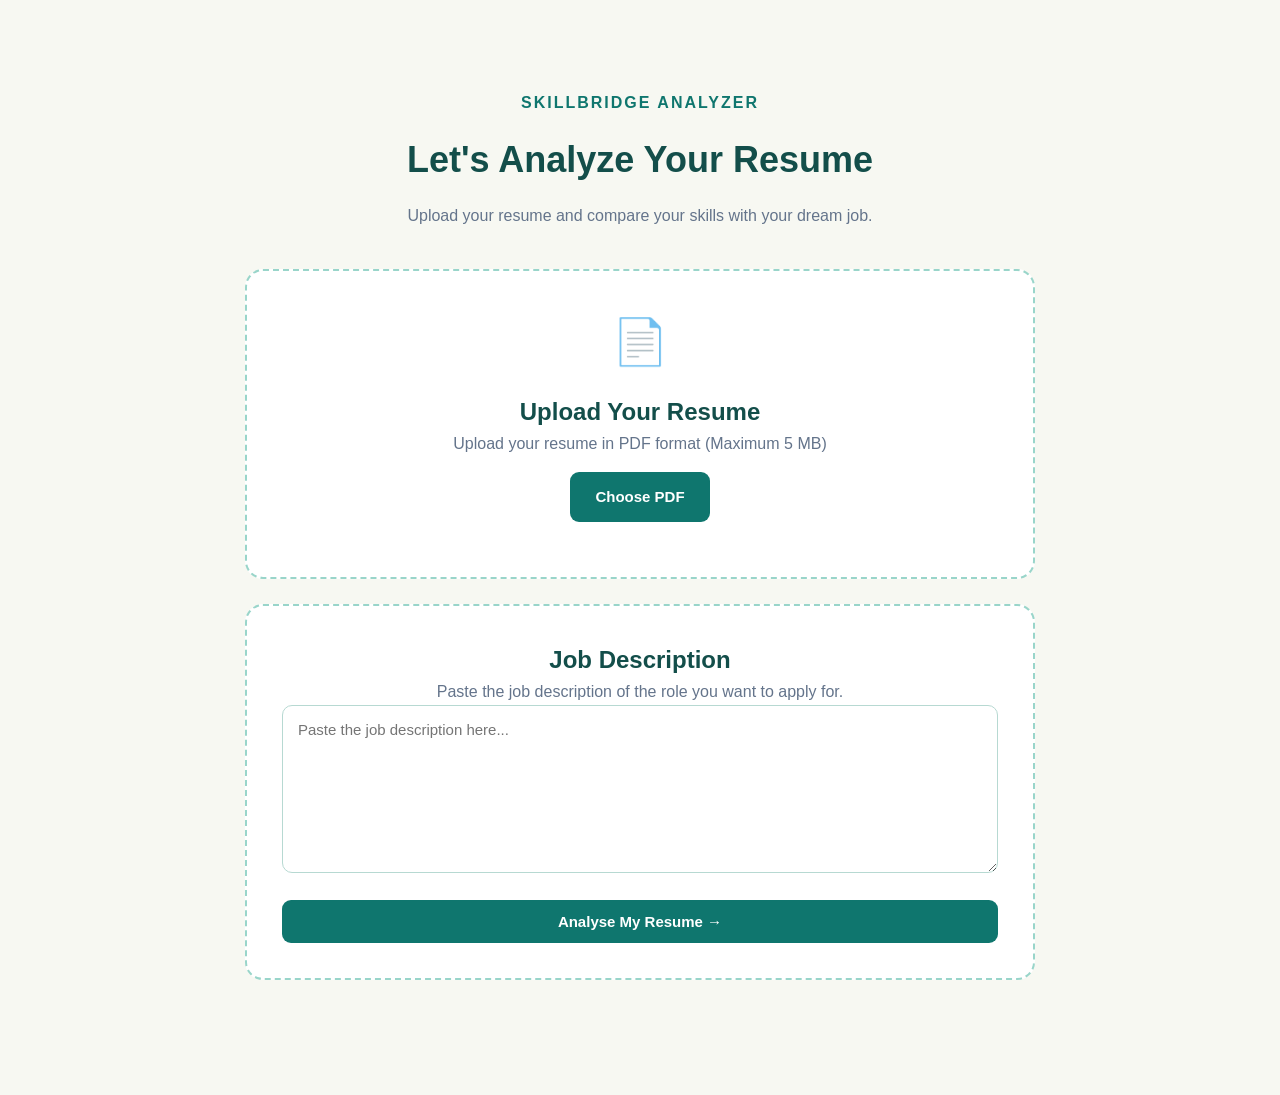
==== frontend/pages/analyze.html @ 66eb1c4d "Done the Prototype" ====
<!DOCTYPE html>
<html lang="en">
<head>
    <meta charset="UTF-8">
    <meta name="viewport" content="width=device-width, initial-scale=1.0">
    <title>Analyze Resume | SkillBridge</title>
    <link rel="stylesheet" href="../css/style.css">
    <link rel="stylesheet" href="../css/analyze.css">
</head>
<body>
<section class="analyze-container">

    <div class="analyze-header">
        <span class="section-tag">SKILLBRIDGE ANALYZER</span>
        <h1>Let's Analyze Your Resume</h1>
        <p>Upload your resume and compare your skills with your dream job.</p>
    </div>

    <!-- RESUME UPLOAD -->
    <div class="upload-area">

        <div class="upload-icon">📄</div>

        <h2>Upload Your Resume</h2>

        <p>Upload your resume in PDF format (Maximum 5 MB)</p>

        <input
            type="file"
            id="resume"
            accept=".pdf,application/pdf"
            hidden
        >

        <label for="resume" class="upload-button">
            Choose PDF
        </label>

        <div id="file-info"></div>

    </div>

    <!-- JOB DESCRIPTION -->
    <div class="job-description">

        <h2>Job Description</h2>

        <p>Paste the job description of the role you want to apply for.</p>

        <textarea
            id="job-description"
            placeholder="Paste the job description here..."
            rows="8"
        ></textarea>

        <button id="analyze-btn" class="analyze-button">
            Analyse My Resume →
        </button>

    </div>

    <!-- ANALYSIS STATUS -->
    <div id="analysis-status"></div>

</section>

<script src="../js/analyze.js"></script>
</body>
</html>
---- frontend/css/style.css ----
/* =================================
   SKILLBRIDGE - GLOBAL DESIGN
================================= */

/* 1. Colour Palette */

:root {
    --primary: #115E59;
    --secondary: #0F766E;
    --accent: #D1FAE5;

    --background: #F7F8F2;
    --white: #FFFFFF;

    --text-dark: #183B36;
    --text-muted: #647873;

    --border: #E2EAE5;
}


/* 2. Basic Reset */

* {
    margin: 0;
    padding: 0;
    box-sizing: border-box;
}

html {
    scroll-behavior: smooth;
}

body {
    font-family: Arial, sans-serif;
    background-color: var(--background);
    color: var(--text-dark);
    line-height: 1.6;
}


/* 3. Navigation Bar */

header {
    background-color: var(--white);
    border-bottom: 1px solid var(--border);
}

.navbar {
    max-width: 1200px;
    margin: auto;
    padding: 20px 40px;

    display: flex;
    justify-content: space-between;
    align-items: center;
}

.logo {
    font-size: 26px;
    font-weight: bold;
    color: var(--primary);
    text-decoration: none;
}

.nav-links {
    display: flex;
    gap: 35px;
    list-style: none;
}

.nav-links a {
    text-decoration: none;
    color: var(--text-muted);
    font-size: 15px;
    transition: color 0.3s;
}

.nav-links a:hover {
    color: var(--secondary);
}

.nav-button {
    background-color: var(--primary);
    color: var(--white);
    padding: 11px 22px;
    border-radius: 8px;
    text-decoration: none;
    transition: background-color 0.3s;
}

.nav-button:hover {
    background-color: var(--secondary);
}


/* 4. Hero Section */

.hero {
    max-width: 1200px;
    margin: auto;
    padding: 110px 40px;
    text-align: center;
}

.hero-content {
    max-width: 800px;
    margin: auto;
}

.hero-tag {
    color: var(--secondary);
    font-size: 13px;
    font-weight: bold;
    letter-spacing: 2px;
    margin-bottom: 20px;
}

.hero h1 {
    font-size: 54px;
    line-height: 1.2;
    margin-bottom: 25px;
    color: var(--primary);
}

.hero h1 span {
    color: var(--secondary);
}

.hero-description {
    max-width: 650px;
    margin: 0 auto 32px;
    color: var(--text-muted);
    font-size: 17px;
}

.primary-button {
    display: inline-block;
    background-color: var(--primary);
    color: var(--white);
    padding: 15px 30px;
    border-radius: 8px;
    text-decoration: none;
    font-weight: bold;
    transition: 0.3s;
}

.primary-button:hover {
    background-color: var(--secondary);
    transform: translateY(-2px);
}


/* 5. How It Works */

.how-it-works {
    background-color: var(--white);
    padding: 85px 40px;
    text-align: center;
}

.how-it-works h2 {
    color: var(--primary);
    font-size: 34px;
    margin-bottom: 12px;
}

.how-it-works > p {
    color: var(--text-muted);
    margin-bottom: 45px;
}

.steps {
    max-width: 1100px;
    margin: auto;

    display: grid;
    grid-template-columns: repeat(3, 1fr);
    gap: 25px;
}

.step-card {
    padding: 35px 25px;
    background-color: var(--background);
    border: 1px solid var(--border);
    border-radius: 12px;
    text-align: left;
    transition: 0.3s;
}

.step-card:hover {
    transform: translateY(-5px);
    border-color: var(--secondary);
}

.step-card h3 {
    color: var(--primary);
    margin-bottom: 12px;
}

.step-card p {
    color: var(--text-muted);
}


/* 6. Footer */

footer {
    background-color: var(--primary);
    color: var(--white);
    text-align: center;
    padding: 25px;
    font-size: 14px;
}


/* 7. Responsive Design */

@media (max-width: 768px) {

    .navbar {
        padding: 18px 20px;
        flex-wrap: wrap;
        gap: 15px;
    }

    .nav-links {
        gap: 15px;
        flex-wrap: wrap;
    }

    .nav-button {
        display: none;
    }

    .hero {
        padding: 75px 20px;
    }

    .hero h1 {
        font-size: 38px;
    }

    .steps {
        grid-template-columns: 1fr;
    }

    .how-it-works {
        padding: 60px 20px;
    }

}
---- frontend/css/analyze.css ----
.analyze-container {
    max-width: 850px;
    margin: 60px auto;
    padding: 30px;
}

.analyze-header {
    text-align: center;
    margin-bottom: 40px;
}

.section-tag {
    color: #0f766e;
    font-weight: bold;
    letter-spacing: 2px;
}

.analyze-header h1 {
    color: #134e4a;
    font-size: 36px;
    margin: 15px 0;
}

.analyze-header p {
    color: #64748b;
}

.upload-area,
.job-description {
    background: #ffffff;
    border: 2px dashed #99d5ca;
    border-radius: 18px;
    padding: 35px;
    margin-bottom: 25px;
    text-align: center;
}

.upload-icon {
    font-size: 45px;
    margin-bottom: 15px;
}

.upload-area h2,
.job-description h2 {
    color: #134e4a;
}

.upload-area p,
.job-description p {
    color: #64748b;
}

.upload-button,
.analyze-button {
    display: inline-block;
    background: #0f766e;
    color: white;
    padding: 13px 25px;
    border: none;
    border-radius: 9px;
    cursor: pointer;
    font-size: 15px;
    font-weight: 600;
    margin-top: 15px;
    transition: 0.2s;
}

.upload-button:hover,
.analyze-button:hover {
    background: #115e59;
}

#file-info {
    margin-top: 20px;
    color: #134e4a;
}

#job-description textarea,
.job-description textarea {
    width: 100%;
    box-sizing: border-box;
    padding: 15px;
    border: 1px solid #b7d9d2;
    border-radius: 10px;
    font-family: inherit;
    font-size: 15px;
    resize: vertical;
    outline: none;
}

.job-description textarea:focus {
    border-color: #0f766e;
}

.analyze-button {
    width: 100%;
    margin-top: 20px;
}

#analysis-status {
    text-align: center;
    color: #0f766e;
    margin-top: 20px;
}
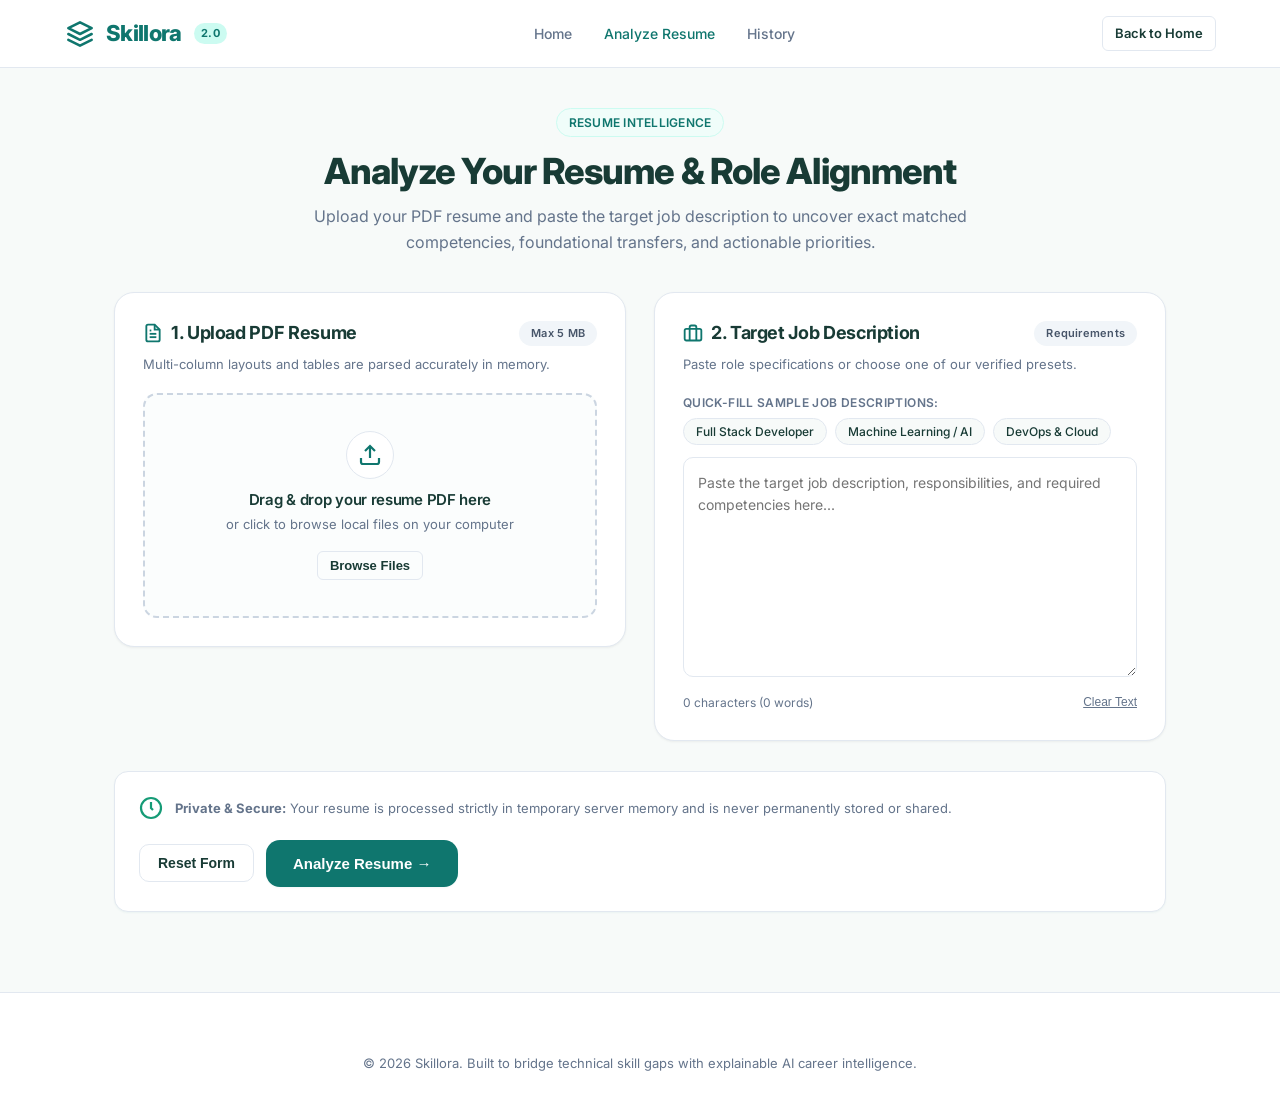
==== commit c7c118ad: "Made the website look professional" ====
--- a/frontend/pages/analyze.html
+++ b/frontend/pages/analyze.html
@@ -1,70 +1,211 @@
-
 <!DOCTYPE html>
 <html lang="en">
 <head>
     <meta charset="UTF-8">
     <meta name="viewport" content="width=device-width, initial-scale=1.0">
-    <title>Analyze Resume | SkillBridge</title>
+    <title>Analyze Resume | Skillora</title>
+    <meta name="description" content="Upload your resume PDF and enter a target job description for explainable skill gap intelligence.">
     <link rel="stylesheet" href="../css/style.css">
     <link rel="stylesheet" href="../css/analyze.css">
+    <link rel="icon" href="data:image/svg+xml,<svg xmlns='http://www.w3.org/2000/svg' viewBox='0 0 24 24' fill='%230F766E'><path d='M12 2L2 7l10 5 10-5-10-5zM2 17l10 5 10-5M2 12l10 5 10-5'/></svg>">
 </head>
 <body>
-<section class="analyze-container">
-
-    <div class="analyze-header">
-        <span class="section-tag">SKILLBRIDGE ANALYZER</span>
-        <h1>Let's Analyze Your Resume</h1>
-        <p>Upload your resume and compare your skills with your dream job.</p>
+
+    <!-- Header Navigation -->
+    <header class="app-header">
+        <nav class="navbar">
+            <a href="../index.html" class="brand-logo">
+                <span class="brand-icon">
+                    <svg width="28" height="28" viewBox="0 0 24 24" fill="none" stroke="currentColor" stroke-width="2.2" stroke-linecap="round" stroke-linejoin="round">
+                        <polygon points="12 2 2 7 12 12 22 7 12 2"></polygon>
+                        <polyline points="2 17 12 22 22 17"></polyline>
+                        <polyline points="2 12 12 17 22 12"></polyline>
+                    </svg>
+                </span>
+                Skillora
+                <span class="brand-badge">2.0</span>
+            </a>
+
+            <ul class="nav-links">
+                <li><a href="../index.html">Home</a></li>
+                <li><a href="analyze.html" class="active">Analyze Resume</a></li>
+                <li><a href="history.html">History</a></li>
+            </ul>
+
+            <div class="nav-actions">
+                <a href="../index.html" class="btn btn-outline btn-sm">
+                    Back to Home
+                </a>
+            </div>
+        </nav>
+    </header>
+
+    <main class="analyze-page">
+        <!-- Page Header -->
+        <div class="page-header">
+            <span class="tag-pill tag-primary">RESUME INTELLIGENCE</span>
+            <h1>Analyze Your Resume &amp; Role Alignment</h1>
+            <p>Upload your PDF resume and paste the target job description to uncover exact matched competencies, foundational transfers, and actionable priorities.</p>
+        </div>
+
+        <!-- Alert / Error Banner -->
+        <div id="alert-banner" class="alert-banner" role="alert">
+            <svg width="20" height="20" viewBox="0 0 24 24" fill="none" stroke="currentColor" stroke-width="2.2">
+                <circle cx="12" cy="12" r="10"></circle>
+                <line x1="12" y1="8" x2="12" y2="12"></line>
+                <line x1="12" y1="16" x2="12.01" y2="16"></line>
+            </svg>
+            <div id="alert-message">Error notification details.</div>
+            <button type="button" id="alert-close" class="alert-close" aria-label="Dismiss alert">&times;</button>
+        </div>
+
+        <!-- Analyzer Two-Column Grid -->
+        <div class="analyzer-grid">
+            <!-- Left Card: Resume Upload -->
+            <div class="analyzer-card">
+                <div class="card-title-row">
+                    <h2>
+                        <svg width="20" height="20" viewBox="0 0 24 24" fill="none" stroke="currentColor" stroke-width="2.2"><path d="M14 2H6a2 2 0 0 0-2 2v16a2 2 0 0 0 2 2h12a2 2 0 0 0 2-2V8z"></path><polyline points="14 2 14 8 20 8"></polyline><line x1="16" y1="13" x2="8" y2="13"></line><line x1="16" y1="17" x2="8" y2="17"></line><polyline points="10 9 9 9 8 9"></polyline></svg>
+                        1. Upload PDF Resume
+                    </h2>
+                    <span class="tag-pill" style="font-size: 11px; background: #F1F5F9; color: #475569;">Max 5 MB</span>
+                </div>
+                <p class="card-subtitle">Multi-column layouts and tables are parsed accurately in memory.</p>
+
+                <!-- Hidden file input -->
+                <input type="file" id="resume-input" accept=".pdf,application/pdf" style="display: none;">
+
+                <!-- Dropzone -->
+                <div id="dropzone" class="dropzone">
+                    <div class="dropzone-icon">
+                        <svg width="24" height="24" viewBox="0 0 24 24" fill="none" stroke="currentColor" stroke-width="2.2">
+                            <path d="M21 15v4a2 2 0 0 1-2 2H5a2 2 0 0 1-2-2v-4"></path>
+                            <polyline points="17 8 12 3 7 8"></polyline>
+                            <line x1="12" y1="3" x2="12" y2="15"></line>
+                        </svg>
+                    </div>
+                    <h3>Drag &amp; drop your resume PDF here</h3>
+                    <p>or click to browse local files on your computer</p>
+                    <button type="button" class="btn btn-outline btn-sm">
+                        Browse Files
+                    </button>
+                </div>
+
+                <!-- Selected File Preview Box -->
+                <div id="file-selected-box" class="file-selected-box">
+                    <div class="file-meta-group">
+                        <div class="file-badge-icon">
+                            <svg width="20" height="20" viewBox="0 0 24 24" fill="none" stroke="currentColor" stroke-width="2.2">
+                                <path d="M14 2H6a2 2 0 0 0-2 2v16a2 2 0 0 0 2 2h12a2 2 0 0 0 2-2V8z"></path>
+                                <polyline points="14 2 14 8 20 8"></polyline>
+                            </svg>
+                        </div>
+                        <div>
+                            <div id="file-name-display" class="file-name-text">resume.pdf</div>
+                            <div id="file-size-display" class="file-size-text">0.0 MB</div>
+                        </div>
+                    </div>
+                    <button type="button" id="btn-remove-file" class="btn-remove-file">
+                        <svg width="14" height="14" viewBox="0 0 24 24" fill="none" stroke="currentColor" stroke-width="2.2"><line x1="18" y1="6" x2="6" y2="18"></line><line x1="6" y1="6" x2="18" y2="18"></line></svg>
+                        Remove
+                    </button>
+                </div>
+            </div>
+
+            <!-- Right Card: Job Description -->
+            <div class="analyzer-card">
+                <div class="card-title-row">
+                    <h2>
+                        <svg width="20" height="20" viewBox="0 0 24 24" fill="none" stroke="currentColor" stroke-width="2.2"><rect x="2" y="7" width="20" height="14" rx="2" ry="2"></rect><path d="M16 21V5a2 2 0 0 0-2-2h-4a2 2 0 0 0-2 2v16"></path></svg>
+                        2. Target Job Description
+                    </h2>
+                    <span class="tag-pill" style="font-size: 11px; background: #F1F5F9; color: #475569;">Requirements</span>
+                </div>
+                <p class="card-subtitle">Paste role specifications or choose one of our verified presets.</p>
+
+                <!-- Example Presets -->
+                <div class="example-jd-container">
+                    <span class="example-jd-label">Quick-fill sample job descriptions:</span>
+                    <div class="example-jd-chips">
+                        <button type="button" class="chip-btn" data-preset="fullstack">Full Stack Developer</button>
+                        <button type="button" class="chip-btn" data-preset="ml">Machine Learning / AI</button>
+                        <button type="button" class="chip-btn" data-preset="devops">DevOps &amp; Cloud</button>
+                    </div>
+                </div>
+
+                <div class="jd-textarea-wrapper">
+                    <textarea
+                        id="job-description"
+                        class="jd-textarea"
+                        placeholder="Paste the target job description, responsibilities, and required competencies here..."
+                    ></textarea>
+                </div>
+
+                <div class="jd-footer-row">
+                    <span id="jd-char-count">0 characters (0 words)</span>
+                    <button type="button" id="btn-clear-jd" class="btn-clear-jd">Clear Text</button>
+                </div>
+            </div>
+        </div>
+
+        <!-- Action Bar -->
+        <div class="action-card">
+            <div class="action-info">
+                <svg width="24" height="24" viewBox="0 0 24 24" fill="none" stroke="currentColor" stroke-width="2.2">
+                    <circle cx="12" cy="12" r="10"></circle>
+                    <polyline points="12 6 12 12 14 14"></polyline>
+                </svg>
+                <p>
+                    <strong>Private &amp; Secure:</strong> Your resume is processed strictly in temporary server memory and is never permanently stored or shared.
+                </p>
+            </div>
+
+            <div class="action-buttons">
+                <button type="button" id="btn-reset" class="btn btn-outline">
+                    Reset Form
+                </button>
+                <button type="button" id="btn-analyze" class="btn btn-primary btn-lg">
+                    Analyze Resume →
+                </button>
+            </div>
+        </div>
+    </main>
+
+    <!-- Multi-Stage Loading Overlay -->
+    <div id="loading-overlay" class="loading-overlay" role="dialog" aria-modal="true">
+        <div class="loading-card">
+            <div class="spinner"></div>
+            <h3>Skillora AI Intelligence</h3>
+            <p>Analyzing technical competencies and formulating your career roadmap...</p>
+
+            <div class="loading-steps-list">
+                <div class="loading-step-item active" id="load-step-1">
+                    <span class="step-bullet">1</span>
+                    <span>Validating &amp; parsing PDF document</span>
+                </div>
+                <div class="loading-step-item" id="load-step-2">
+                    <span class="step-bullet">2</span>
+                    <span>Extracting &amp; normalizing skill aliases</span>
+                </div>
+                <div class="loading-step-item" id="load-step-3">
+                    <span class="step-bullet">3</span>
+                    <span>Evaluating contextual match against JD</span>
+                </div>
+                <div class="loading-step-item" id="load-step-4">
+                    <span class="step-bullet">4</span>
+                    <span>Synthesizing 7-day sprint &amp; career roadmap</span>
+                </div>
+            </div>
+        </div>
     </div>
 
-    <!-- RESUME UPLOAD -->
-    <div class="upload-area">
-
-        <div class="upload-icon">📄</div>
-
-        <h2>Upload Your Resume</h2>
-
-        <p>Upload your resume in PDF format (Maximum 5 MB)</p>
-
-        <input
-            type="file"
-            id="resume"
-            accept=".pdf,application/pdf"
-            hidden
-        >
-
-        <label for="resume" class="upload-button">
-            Choose PDF
-        </label>
-
-        <div id="file-info"></div>
-
-    </div>
-
-    <!-- JOB DESCRIPTION -->
-    <div class="job-description">
-
-        <h2>Job Description</h2>
-
-        <p>Paste the job description of the role you want to apply for.</p>
-
-        <textarea
-            id="job-description"
-            placeholder="Paste the job description here..."
-            rows="8"
-        ></textarea>
-
-        <button id="analyze-btn" class="analyze-button">
-            Analyse My Resume →
-        </button>
-
-    </div>
-
-    <!-- ANALYSIS STATUS -->
-    <div id="analysis-status"></div>
-
-</section>
-
-<script src="../js/analyze.js"></script>
+    <!-- Footer -->
+    <footer class="app-footer">
+        <p class="footer-copy">
+            © 2026 Skillora. Built to bridge technical skill gaps with explainable AI career intelligence.
+        </p>
+    </footer>
+
+    <script src="../js/analyze.js"></script>
 </body>
 </html>
--- a/frontend/css/style.css
+++ b/frontend/css/style.css
@@ -1,28 +1,68 @@
-
-/* =================================
-   SKILLBRIDGE - GLOBAL DESIGN
-================================= */
-
-/* 1. Colour Palette */
+/* ==========================================================================
+   SKILLORA - GLOBAL DESIGN SYSTEM
+   Direction: Minimal Premium SaaS
+   Palette:
+     Primary:    #0F766E (Deep Emerald / Teal)
+     Secondary:  #159B76 (Emerald Green)
+     Background: #F7FAF9 (Soft Warm Tinted Light)
+     Cards:      #FFFFFF (Pure White)
+     Main Text:  #183B35 (Deep Charcoal Forest)
+     Muted Text: #64748B (Slate Grey)
+     Borders:    #E2E8F0 (Subtle Neutral Slate)
+   ========================================================================== */
+
+@import url('https://fonts.googleapis.com/css2?family=Inter:wght@300;400;500;600;700;800&display=swap');
 
 :root {
-    --primary: #115E59;
-    --secondary: #0F766E;
-    --accent: #D1FAE5;
-
-    --background: #F7F8F2;
-    --white: #FFFFFF;
-
-    --text-dark: #183B36;
-    --text-muted: #647873;
-
-    --border: #E2EAE5;
-}
-
-
-/* 2. Basic Reset */
-
-* {
+    --primary: #0F766E;
+    --primary-hover: #0d665f;
+    --primary-light: #F0FDFA;
+    --primary-subtle: #CCFBF1;
+    --secondary: #159B76;
+    --secondary-hover: #118162;
+    --secondary-light: #E6F7F2;
+
+    --bg: #F7FAF9;
+    --card-bg: #FFFFFF;
+    --card-hover: #FBFDFD;
+
+    --text-main: #183B35;
+    --text-muted: #64748B;
+    --text-subtle: #94A3B8;
+
+    --border: #E2E8F0;
+    --border-focus: #0F766E;
+
+    /* Semantic accents */
+    --accent-amber: #D97706;
+    --accent-amber-light: #FEF3C7;
+    --accent-amber-text: #92400E;
+
+    --accent-rose: #E11D48;
+    --accent-rose-light: #FFE4E6;
+    --accent-rose-text: #9F1239;
+
+    --accent-blue: #2563EB;
+    --accent-blue-light: #EFF6FF;
+    --accent-blue-text: #1E40AF;
+
+    /* Elevation & radii */
+    --radius-sm: 6px;
+    --radius-md: 10px;
+    --radius-lg: 14px;
+    --radius-xl: 20px;
+    --radius-full: 9999px;
+
+    --shadow-sm: 0 1px 2px 0 rgba(15, 118, 110, 0.05);
+    --shadow-md: 0 4px 6px -1px rgba(15, 118, 110, 0.06), 0 2px 4px -2px rgba(15, 118, 110, 0.04);
+    --shadow-lg: 0 10px 15px -3px rgba(15, 118, 110, 0.07), 0 4px 6px -4px rgba(15, 118, 110, 0.04);
+    --shadow-card: 0 1px 3px rgba(0, 0, 0, 0.04), 0 1px 2px rgba(0, 0, 0, 0.02);
+
+    --transition: all 0.2s cubic-bezier(0.16, 1, 0.3, 1);
+}
+
+/* Base Reset */
+*, *::before, *::after {
     margin: 0;
     padding: 0;
     box-sizing: border-box;
@@ -30,224 +70,658 @@
 
 html {
     scroll-behavior: smooth;
+    -webkit-font-smoothing: antialiased;
+    -moz-osx-font-smoothing: grayscale;
 }
 
 body {
-    font-family: Arial, sans-serif;
-    background-color: var(--background);
-    color: var(--text-dark);
+    font-family: 'Inter', -apple-system, BlinkMacSystemFont, 'Segoe UI', Roboto, Helvetica, Arial, sans-serif;
+    background-color: var(--bg);
+    color: var(--text-main);
     line-height: 1.6;
-}
-
-
-/* 3. Navigation Bar */
-
-header {
-    background-color: var(--white);
+    min-height: 100vh;
+    display: flex;
+    flex-direction: column;
+}
+
+/* Typography Helpers */
+h1, h2, h3, h4, h5, h6 {
+    color: var(--text-main);
+    font-weight: 700;
+    line-height: 1.25;
+    letter-spacing: -0.02em;
+}
+
+p {
+    color: var(--text-muted);
+    font-size: 15px;
+    line-height: 1.6;
+}
+
+a {
+    color: inherit;
+    text-decoration: none;
+    transition: var(--transition);
+}
+
+/* Navigation Bar */
+header.app-header {
+    background-color: var(--card-bg);
     border-bottom: 1px solid var(--border);
+    position: sticky;
+    top: 0;
+    z-index: 100;
+    backdrop-filter: blur(8px);
+    background-color: rgba(255, 255, 255, 0.95);
 }
 
 .navbar {
     max-width: 1200px;
-    margin: auto;
-    padding: 20px 40px;
-
+    margin: 0 auto;
+    padding: 16px 24px;
     display: flex;
     justify-content: space-between;
     align-items: center;
 }
 
-.logo {
-    font-size: 26px;
-    font-weight: bold;
-    color: var(--primary);
+.brand-logo {
+    display: flex;
+    align-items: center;
+    gap: 10px;
+    font-size: 22px;
+    font-weight: 800;
+    color: var(--primary);
+    letter-spacing: -0.03em;
+}
+
+.brand-icon {
+    width: 32px;
+    height: 32px;
+    color: var(--primary);
+    display: flex;
+    align-items: center;
+    justify-content: center;
+}
+
+.brand-badge {
+    font-size: 11px;
+    font-weight: 700;
+    background-color: var(--primary-subtle);
+    color: var(--primary);
+    padding: 2px 7px;
+    border-radius: var(--radius-full);
+    margin-left: 2px;
+    letter-spacing: 0.04em;
+    text-transform: uppercase;
+}
+
+.nav-links {
+    display: flex;
+    align-items: center;
+    gap: 32px;
+    list-style: none;
+}
+
+.nav-links a {
+    font-size: 14px;
+    font-weight: 500;
+    color: var(--text-muted);
+}
+
+.nav-links a:hover,
+.nav-links a.active {
+    color: var(--primary);
+}
+
+.nav-actions {
+    display: flex;
+    align-items: center;
+    gap: 12px;
+}
+
+/* Buttons */
+.btn {
+    display: inline-flex;
+    align-items: center;
+    justify-content: center;
+    gap: 8px;
+    font-size: 14px;
+    font-weight: 600;
+    padding: 10px 18px;
+    border-radius: var(--radius-md);
+    cursor: pointer;
+    transition: var(--transition);
+    border: 1px solid transparent;
     text-decoration: none;
-}
-
-.nav-links {
-    display: flex;
-    gap: 35px;
-    list-style: none;
-}
-
-.nav-links a {
-    text-decoration: none;
-    color: var(--text-muted);
+    white-space: nowrap;
+}
+
+.btn-primary {
+    background-color: var(--primary);
+    color: #FFFFFF;
+    box-shadow: var(--shadow-sm);
+}
+
+.btn-primary:hover {
+    background-color: var(--primary-hover);
+    transform: translateY(-1px);
+    box-shadow: var(--shadow-md);
+    color: #FFFFFF;
+}
+
+.btn-secondary {
+    background-color: var(--secondary-light);
+    color: var(--secondary);
+    border-color: #B2E5D4;
+}
+
+.btn-secondary:hover {
+    background-color: #D3F1E7;
+    color: var(--primary);
+}
+
+.btn-outline {
+    background-color: transparent;
+    color: var(--text-main);
+    border-color: var(--border);
+}
+
+.btn-outline:hover {
+    background-color: #F1F5F9;
+    border-color: #CBD5E1;
+}
+
+.btn-sm {
+    padding: 6px 12px;
+    font-size: 13px;
+    border-radius: var(--radius-sm);
+}
+
+.btn-lg {
+    padding: 14px 26px;
     font-size: 15px;
-    transition: color 0.3s;
-}
-
-.nav-links a:hover {
-    color: var(--secondary);
-}
-
-.nav-button {
-    background-color: var(--primary);
-    color: var(--white);
-    padding: 11px 22px;
-    border-radius: 8px;
-    text-decoration: none;
-    transition: background-color 0.3s;
-}
-
-.nav-button:hover {
-    background-color: var(--secondary);
-}
-
-
-/* 4. Hero Section */
-
+    border-radius: var(--radius-lg);
+}
+
+.btn:disabled {
+    opacity: 0.6;
+    cursor: not-allowed;
+    transform: none !important;
+}
+
+/* Tag / Pill */
+.tag-pill {
+    display: inline-flex;
+    align-items: center;
+    gap: 6px;
+    padding: 4px 12px;
+    border-radius: var(--radius-full);
+    font-size: 12px;
+    font-weight: 600;
+    letter-spacing: 0.02em;
+}
+
+.tag-primary {
+    background-color: var(--primary-light);
+    color: var(--primary);
+    border: 1px solid var(--primary-subtle);
+}
+
+/* Cards */
+.card {
+    background-color: var(--card-bg);
+    border: 1px solid var(--border);
+    border-radius: var(--radius-lg);
+    padding: 24px;
+    box-shadow: var(--shadow-card);
+    transition: var(--transition);
+}
+
+.card:hover {
+    border-color: #CBD5E1;
+}
+
+/* Hero Section */
 .hero {
     max-width: 1200px;
-    margin: auto;
-    padding: 110px 40px;
+    margin: 0 auto;
+    padding: 80px 24px 60px;
     text-align: center;
 }
 
-.hero-content {
-    max-width: 800px;
-    margin: auto;
-}
-
-.hero-tag {
+.hero-inner {
+    max-width: 820px;
+    margin: 0 auto;
+}
+
+.hero-pill {
+    margin-bottom: 24px;
+}
+
+.hero h1 {
+    font-size: 52px;
+    font-weight: 800;
+    line-height: 1.15;
+    margin-bottom: 20px;
+    letter-spacing: -0.03em;
+    color: var(--text-main);
+}
+
+.hero h1 span.highlight {
+    color: var(--primary);
+    position: relative;
+    display: inline-block;
+}
+
+.hero-description {
+    font-size: 18px;
+    color: var(--text-muted);
+    max-width: 680px;
+    margin: 0 auto 36px;
+    line-height: 1.6;
+}
+
+.hero-cta {
+    display: flex;
+    align-items: center;
+    justify-content: center;
+    gap: 16px;
+    margin-bottom: 40px;
+    flex-wrap: wrap;
+}
+
+.hero-trust-bar {
+    display: flex;
+    align-items: center;
+    justify-content: center;
+    gap: 28px;
+    color: var(--text-muted);
+    font-size: 13px;
+    font-weight: 500;
+    flex-wrap: wrap;
+}
+
+.hero-trust-item {
+    display: flex;
+    align-items: center;
+    gap: 6px;
+}
+
+.hero-trust-item svg {
     color: var(--secondary);
+}
+
+/* Interactive Preview Box on Homepage */
+.preview-showcase {
+    max-width: 1040px;
+    margin: 0 auto 80px;
+    padding: 0 24px;
+}
+
+.preview-card {
+    background: var(--card-bg);
+    border: 1px solid var(--border);
+    border-radius: var(--radius-xl);
+    padding: 32px;
+    box-shadow: var(--shadow-lg);
+    text-align: left;
+}
+
+.preview-header {
+    display: flex;
+    justify-content: space-between;
+    align-items: flex-start;
+    border-bottom: 1px solid var(--border);
+    padding-bottom: 20px;
+    margin-bottom: 24px;
+    flex-wrap: wrap;
+    gap: 16px;
+}
+
+.preview-badge {
+    display: inline-flex;
+    align-items: center;
+    gap: 6px;
+    font-size: 12px;
+    font-weight: 700;
+    color: var(--primary);
+    background: var(--primary-light);
+    border: 1px solid var(--primary-subtle);
+    padding: 4px 10px;
+    border-radius: var(--radius-full);
+}
+
+.preview-metrics {
+    display: grid;
+    grid-template-columns: repeat(auto-fit, minmax(200px, 1fr));
+    gap: 20px;
+    margin-bottom: 24px;
+}
+
+.preview-stat-card {
+    background: var(--bg);
+    border: 1px solid var(--border);
+    border-radius: var(--radius-md);
+    padding: 16px;
+}
+
+.preview-stat-card .label {
+    font-size: 12px;
+    color: var(--text-muted);
+    font-weight: 600;
+    text-transform: uppercase;
+    letter-spacing: 0.04em;
+    margin-bottom: 4px;
+}
+
+.preview-stat-card .val {
+    font-size: 26px;
+    font-weight: 800;
+    color: var(--text-main);
+}
+
+.preview-tags-row {
+    display: flex;
+    flex-wrap: wrap;
+    gap: 10px;
+    margin-top: 14px;
+}
+
+.skill-chip {
+    display: inline-flex;
+    align-items: center;
+    gap: 6px;
     font-size: 13px;
-    font-weight: bold;
-    letter-spacing: 2px;
-    margin-bottom: 20px;
-}
-
-.hero h1 {
-    font-size: 54px;
-    line-height: 1.2;
-    margin-bottom: 25px;
-    color: var(--primary);
-}
-
-.hero h1 span {
-    color: var(--secondary);
-}
-
-.hero-description {
-    max-width: 650px;
-    margin: 0 auto 32px;
-    color: var(--text-muted);
-    font-size: 17px;
-}
-
-.primary-button {
-    display: inline-block;
-    background-color: var(--primary);
-    color: var(--white);
-    padding: 15px 30px;
-    border-radius: 8px;
-    text-decoration: none;
-    font-weight: bold;
-    transition: 0.3s;
-}
-
-.primary-button:hover {
-    background-color: var(--secondary);
-    transform: translateY(-2px);
-}
-
-
-/* 5. How It Works */
-
-.how-it-works {
-    background-color: var(--white);
-    padding: 85px 40px;
+    font-weight: 600;
+    padding: 6px 12px;
+    border-radius: var(--radius-full);
+}
+
+.skill-chip.chip-matched {
+    background-color: var(--secondary-light);
+    color: var(--primary);
+    border: 1px solid #B8EAD9;
+}
+
+.skill-chip.chip-partial {
+    background-color: var(--accent-amber-light);
+    color: var(--accent-amber-text);
+    border: 1px solid #FDE68A;
+}
+
+.skill-chip.chip-missing {
+    background-color: var(--accent-rose-light);
+    color: var(--accent-rose-text);
+    border: 1px solid #FECDD3;
+}
+
+/* How It Works Section */
+.section-wrapper {
+    max-width: 1200px;
+    margin: 0 auto;
+    padding: 80px 24px;
+}
+
+.section-head {
     text-align: center;
-}
-
-.how-it-works h2 {
-    color: var(--primary);
+    max-width: 640px;
+    margin: 0 auto 50px;
+}
+
+.section-head .tag-pill {
+    margin-bottom: 12px;
+}
+
+.section-head h2 {
     font-size: 34px;
-    margin-bottom: 12px;
-}
-
-.how-it-works > p {
-    color: var(--text-muted);
-    margin-bottom: 45px;
-}
-
-.steps {
-    max-width: 1100px;
-    margin: auto;
-
+    font-weight: 800;
+    margin-bottom: 14px;
+}
+
+.steps-grid {
+    display: grid;
+    grid-template-columns: repeat(4, 1fr);
+    gap: 24px;
+}
+
+.step-box {
+    background-color: var(--card-bg);
+    border: 1px solid var(--border);
+    border-radius: var(--radius-lg);
+    padding: 28px 24px;
+    position: relative;
+    box-shadow: var(--shadow-card);
+    transition: var(--transition);
+}
+
+.step-box:hover {
+    transform: translateY(-3px);
+    box-shadow: var(--shadow-md);
+    border-color: var(--secondary);
+}
+
+.step-number {
+    font-size: 13px;
+    font-weight: 800;
+    color: var(--primary);
+    background: var(--primary-light);
+    width: 32px;
+    height: 32px;
+    border-radius: var(--radius-sm);
+    display: flex;
+    align-items: center;
+    justify-content: center;
+    margin-bottom: 16px;
+    border: 1px solid var(--primary-subtle);
+}
+
+.step-box h3 {
+    font-size: 18px;
+    margin-bottom: 10px;
+}
+
+.step-box p {
+    font-size: 14px;
+}
+
+/* Features Grid */
+.features-grid {
     display: grid;
     grid-template-columns: repeat(3, 1fr);
-    gap: 25px;
-}
-
-.step-card {
-    padding: 35px 25px;
-    background-color: var(--background);
+    gap: 24px;
+}
+
+.feature-card {
+    background-color: var(--card-bg);
     border: 1px solid var(--border);
-    border-radius: 12px;
-    text-align: left;
-    transition: 0.3s;
-}
-
-.step-card:hover {
-    transform: translateY(-5px);
-    border-color: var(--secondary);
-}
-
-.step-card h3 {
-    color: var(--primary);
-    margin-bottom: 12px;
-}
-
-.step-card p {
+    border-radius: var(--radius-lg);
+    padding: 30px;
+    box-shadow: var(--shadow-card);
+    transition: var(--transition);
+}
+
+.feature-card:hover {
+    transform: translateY(-2px);
+    border-color: #CBD5E1;
+    box-shadow: var(--shadow-md);
+}
+
+.feature-icon-box {
+    width: 44px;
+    height: 44px;
+    border-radius: var(--radius-md);
+    background-color: var(--primary-light);
+    color: var(--primary);
+    display: flex;
+    align-items: center;
+    justify-content: center;
+    margin-bottom: 18px;
+    border: 1px solid var(--primary-subtle);
+}
+
+.feature-card h3 {
+    font-size: 18px;
+    margin-bottom: 10px;
+}
+
+.feature-card p {
+    font-size: 14px;
+}
+
+/* Benefits Section */
+.benefits-section {
+    background-color: var(--card-bg);
+    border-top: 1px solid var(--border);
+    border-bottom: 1px solid var(--border);
+    padding: 80px 24px;
+}
+
+.benefits-grid {
+    max-width: 1200px;
+    margin: 0 auto;
+    display: grid;
+    grid-template-columns: repeat(3, 1fr);
+    gap: 28px;
+}
+
+.benefit-item {
+    border-left: 3px solid var(--primary);
+    padding-left: 20px;
+}
+
+.benefit-item h4 {
+    font-size: 18px;
+    margin-bottom: 8px;
+}
+
+.benefit-item p {
+    font-size: 14px;
+}
+
+/* CTA Banner */
+.cta-banner {
+    max-width: 1200px;
+    margin: 60px auto 80px;
+    padding: 0 24px;
+}
+
+.cta-banner-inner {
+    background: linear-gradient(135deg, #0F766E 0%, #159B76 100%);
+    border-radius: var(--radius-xl);
+    padding: 56px 40px;
+    text-align: center;
+    color: #FFFFFF;
+}
+
+.cta-banner-inner h2 {
+    color: #FFFFFF;
+    font-size: 34px;
+    font-weight: 800;
+    margin-bottom: 14px;
+}
+
+.cta-banner-inner p {
+    color: rgba(255, 255, 255, 0.9);
+    font-size: 17px;
+    max-width: 580px;
+    margin: 0 auto 30px;
+}
+
+.cta-banner-inner .btn-white {
+    background-color: #FFFFFF;
+    color: var(--primary);
+    font-weight: 700;
+    box-shadow: 0 4px 14px rgba(0, 0, 0, 0.15);
+}
+
+.cta-banner-inner .btn-white:hover {
+    background-color: #F8FAFC;
+    transform: translateY(-2px);
+}
+
+/* Footer */
+footer.app-footer {
+    background-color: var(--card-bg);
+    border-top: 1px solid var(--border);
+    margin-top: auto;
+    padding: 40px 24px 24px;
+}
+
+.footer-inner {
+    max-width: 1200px;
+    margin: 0 auto;
+    display: flex;
+    justify-content: space-between;
+    align-items: center;
+    flex-wrap: wrap;
+    gap: 20px;
+    padding-bottom: 24px;
+    border-bottom: 1px solid var(--border);
+}
+
+.footer-copy {
+    font-size: 13px;
     color: var(--text-muted);
-}
-
-
-/* 6. Footer */
-
-footer {
-    background-color: var(--primary);
-    color: var(--white);
     text-align: center;
-    padding: 25px;
-    font-size: 14px;
-}
-
-
-/* 7. Responsive Design */
+    padding-top: 20px;
+}
+
+/* Responsive Breakpoints */
+@media (max-width: 1024px) {
+    .steps-grid {
+        grid-template-columns: repeat(2, 1fr);
+    }
+    .features-grid {
+        grid-template-columns: repeat(2, 1fr);
+    }
+    .benefits-grid {
+        grid-template-columns: 1fr;
+    }
+}
 
 @media (max-width: 768px) {
-
+    .hero h1 {
+        font-size: 36px;
+    }
+    .hero-description {
+        font-size: 16px;
+    }
     .navbar {
-        padding: 18px 20px;
-        flex-wrap: wrap;
-        gap: 15px;
-    }
-
+        padding: 14px 16px;
+    }
     .nav-links {
-        gap: 15px;
-        flex-wrap: wrap;
-    }
-
-    .nav-button {
-        display: none;
-    }
-
-    .hero {
-        padding: 75px 20px;
-    }
-
-    .hero h1 {
-        font-size: 38px;
-    }
-
-    .steps {
+        display: none; /* Mobile menu can be toggled */
+    }
+    .steps-grid,
+    .features-grid {
         grid-template-columns: 1fr;
     }
-
-    .how-it-works {
-        padding: 60px 20px;
-    }
-
-}
+    .preview-card {
+        padding: 20px;
+    }
+    .cta-banner-inner {
+        padding: 40px 20px;
+    }
+    .cta-banner-inner h2 {
+        font-size: 26px;
+    }
+}
+
+/* Print Styles */
+@media print {
+    header.app-header,
+    footer.app-footer,
+    .no-print,
+    .btn,
+    button {
+        display: none !important;
+    }
+    body {
+        background-color: #FFFFFF !important;
+        color: #000000 !important;
+    }
+    .card {
+        border: 1px solid #CCCCCC !important;
+        box-shadow: none !important;
+    }
+}
--- a/frontend/css/analyze.css
+++ b/frontend/css/analyze.css
@@ -1,105 +1,477 @@
-
-.analyze-container {
-    max-width: 850px;
-    margin: 60px auto;
-    padding: 30px;
-}
-
-.analyze-header {
+/* ==========================================================================
+   SKILLORA - RESUME ANALYSIS STYLES
+   ========================================================================== */
+
+.analyze-page {
+    max-width: 1100px;
+    margin: 40px auto 80px;
+    padding: 0 24px;
+}
+
+.page-header {
     text-align: center;
-    margin-bottom: 40px;
-}
-
-.section-tag {
-    color: #0f766e;
-    font-weight: bold;
-    letter-spacing: 2px;
-}
-
-.analyze-header h1 {
-    color: #134e4a;
+    max-width: 680px;
+    margin: 0 auto 36px;
+}
+
+.page-header .tag-pill {
+    margin-bottom: 12px;
+}
+
+.page-header h1 {
     font-size: 36px;
-    margin: 15px 0;
-}
-
-.analyze-header p {
-    color: #64748b;
-}
-
-.upload-area,
-.job-description {
-    background: #ffffff;
-    border: 2px dashed #99d5ca;
-    border-radius: 18px;
-    padding: 35px;
-    margin-bottom: 25px;
+    font-weight: 800;
+    margin-bottom: 10px;
+    letter-spacing: -0.025em;
+}
+
+.page-header p {
+    font-size: 16px;
+    color: var(--text-muted);
+}
+
+/* Two Column Form Grid */
+.analyzer-grid {
+    display: grid;
+    grid-template-columns: 1fr 1fr;
+    gap: 28px;
+    align-items: start;
+    margin-bottom: 30px;
+}
+
+.analyzer-card {
+    background: var(--card-bg);
+    border: 1px solid var(--border);
+    border-radius: var(--radius-xl);
+    padding: 28px;
+    box-shadow: var(--shadow-card);
+}
+
+.card-title-row {
+    display: flex;
+    align-items: center;
+    justify-content: space-between;
+    margin-bottom: 18px;
+}
+
+.card-title-row h2 {
+    font-size: 18px;
+    font-weight: 700;
+    display: flex;
+    align-items: center;
+    gap: 8px;
+}
+
+.card-title-row h2 svg {
+    color: var(--primary);
+}
+
+.card-subtitle {
+    font-size: 13px;
+    color: var(--text-muted);
+    margin-top: -10px;
+    margin-bottom: 18px;
+}
+
+/* Drag & Drop Zone */
+.dropzone {
+    border: 2px dashed #CBD5E1;
+    border-radius: var(--radius-lg);
+    background-color: #FBFDFD;
+    padding: 36px 20px;
     text-align: center;
-}
-
-.upload-icon {
-    font-size: 45px;
-    margin-bottom: 15px;
-}
-
-.upload-area h2,
-.job-description h2 {
-    color: #134e4a;
-}
-
-.upload-area p,
-.job-description p {
-    color: #64748b;
-}
-
-.upload-button,
-.analyze-button {
-    display: inline-block;
-    background: #0f766e;
-    color: white;
-    padding: 13px 25px;
-    border: none;
-    border-radius: 9px;
     cursor: pointer;
+    transition: var(--transition);
+    position: relative;
+}
+
+.dropzone:hover,
+.dropzone.dragover {
+    border-color: var(--primary);
+    background-color: var(--primary-light);
+}
+
+.dropzone-icon {
+    width: 48px;
+    height: 48px;
+    margin: 0 auto 12px;
+    color: var(--primary);
+    display: flex;
+    align-items: center;
+    justify-content: center;
+    background: #FFFFFF;
+    border-radius: 50%;
+    border: 1px solid var(--border);
+}
+
+.dropzone h3 {
     font-size: 15px;
     font-weight: 600;
-    margin-top: 15px;
-    transition: 0.2s;
-}
-
-.upload-button:hover,
-.analyze-button:hover {
-    background: #115e59;
-}
-
-#file-info {
-    margin-top: 20px;
-    color: #134e4a;
-}
-
-#job-description textarea,
-.job-description textarea {
+    margin-bottom: 4px;
+}
+
+.dropzone p {
+    font-size: 13px;
+    color: var(--text-muted);
+    margin-bottom: 16px;
+}
+
+/* File Selected Card */
+.file-selected-box {
+    display: none;
+    background: #FFFFFF;
+    border: 1px solid #B8EAD9;
+    border-radius: var(--radius-md);
+    padding: 16px;
+    align-items: center;
+    justify-content: space-between;
+    gap: 14px;
+    margin-top: 14px;
+}
+
+.file-selected-box.active {
+    display: flex;
+}
+
+.file-meta-group {
+    display: flex;
+    align-items: center;
+    gap: 12px;
+    overflow: hidden;
+}
+
+.file-badge-icon {
+    width: 38px;
+    height: 38px;
+    border-radius: var(--radius-sm);
+    background: var(--primary-light);
+    color: var(--primary);
+    display: flex;
+    align-items: center;
+    justify-content: center;
+    flex-shrink: 0;
+}
+
+.file-name-text {
+    font-size: 14px;
+    font-weight: 600;
+    color: var(--text-main);
+    white-space: nowrap;
+    overflow: hidden;
+    text-overflow: ellipsis;
+    max-width: 240px;
+}
+
+.file-size-text {
+    font-size: 12px;
+    color: var(--text-muted);
+}
+
+.btn-remove-file {
+    background: transparent;
+    border: none;
+    color: var(--accent-rose);
+    cursor: pointer;
+    font-size: 13px;
+    font-weight: 600;
+    display: flex;
+    align-items: center;
+    gap: 4px;
+    padding: 6px 10px;
+    border-radius: var(--radius-sm);
+    transition: var(--transition);
+}
+
+.btn-remove-file:hover {
+    background: var(--accent-rose-light);
+}
+
+/* Example JD Selector */
+.example-jd-container {
+    margin-bottom: 12px;
+}
+
+.example-jd-label {
+    font-size: 12px;
+    font-weight: 600;
+    color: var(--text-muted);
+    text-transform: uppercase;
+    letter-spacing: 0.03em;
+    margin-bottom: 6px;
+    display: block;
+}
+
+.example-jd-chips {
+    display: flex;
+    gap: 8px;
+    flex-wrap: wrap;
+}
+
+.chip-btn {
+    background: var(--bg);
+    border: 1px solid var(--border);
+    border-radius: var(--radius-full);
+    padding: 5px 12px;
+    font-size: 12px;
+    font-weight: 500;
+    color: var(--text-main);
+    cursor: pointer;
+    transition: var(--transition);
+    font-family: inherit;
+}
+
+.chip-btn:hover {
+    background: var(--primary-light);
+    border-color: var(--primary);
+    color: var(--primary);
+}
+
+/* Textarea Box */
+.jd-textarea-wrapper {
+    position: relative;
+}
+
+.jd-textarea {
     width: 100%;
-    box-sizing: border-box;
-    padding: 15px;
-    border: 1px solid #b7d9d2;
-    border-radius: 10px;
+    min-height: 220px;
+    padding: 14px;
+    border: 1px solid var(--border);
+    border-radius: var(--radius-md);
+    background-color: #FFFFFF;
+    color: var(--text-main);
     font-family: inherit;
-    font-size: 15px;
+    font-size: 14px;
+    line-height: 1.55;
     resize: vertical;
     outline: none;
-}
-
-.job-description textarea:focus {
-    border-color: #0f766e;
-}
-
-.analyze-button {
+    transition: var(--transition);
+}
+
+.jd-textarea:focus {
+    border-color: var(--primary);
+    box-shadow: 0 0 0 3px rgba(15, 118, 110, 0.12);
+}
+
+.jd-footer-row {
+    display: flex;
+    justify-content: space-between;
+    align-items: center;
+    margin-top: 8px;
+    font-size: 12px;
+    color: var(--text-muted);
+}
+
+.btn-clear-jd {
+    background: none;
+    border: none;
+    color: var(--text-muted);
+    font-size: 12px;
+    cursor: pointer;
+    text-decoration: underline;
+}
+
+.btn-clear-jd:hover {
+    color: var(--text-main);
+}
+
+/* Action Center */
+.action-card {
+    background: var(--card-bg);
+    border: 1px solid var(--border);
+    border-radius: var(--radius-lg);
+    padding: 24px;
+    display: flex;
+    align-items: center;
+    justify-content: space-between;
+    gap: 20px;
+    flex-wrap: wrap;
+    box-shadow: var(--shadow-sm);
+}
+
+.action-info {
+    display: flex;
+    align-items: center;
+    gap: 12px;
+}
+
+.action-info svg {
+    color: var(--secondary);
+    flex-shrink: 0;
+}
+
+.action-info p {
+    font-size: 13px;
+    color: var(--text-muted);
+    margin: 0;
+}
+
+.action-buttons {
+    display: flex;
+    align-items: center;
+    gap: 12px;
+}
+
+/* Error Banner */
+.alert-banner {
+    display: none;
+    background: var(--accent-rose-light);
+    border: 1px solid #FECDD3;
+    border-radius: var(--radius-md);
+    padding: 14px 18px;
+    margin-bottom: 24px;
+    color: var(--accent-rose-text);
+    align-items: flex-start;
+    gap: 12px;
+    font-size: 14px;
+    animation: fadeIn 0.25s ease;
+}
+
+.alert-banner.active {
+    display: flex;
+}
+
+.alert-banner svg {
+    flex-shrink: 0;
+    margin-top: 2px;
+}
+
+.alert-close {
+    background: none;
+    border: none;
+    color: var(--accent-rose-text);
+    cursor: pointer;
+    margin-left: auto;
+    font-size: 16px;
+}
+
+/* Loading Overlay */
+.loading-overlay {
+    display: none;
+    position: fixed;
+    top: 0;
+    left: 0;
+    right: 0;
+    bottom: 0;
+    background: rgba(24, 59, 53, 0.4);
+    backdrop-filter: blur(4px);
+    z-index: 1000;
+    align-items: center;
+    justify-content: center;
+    padding: 20px;
+}
+
+.loading-overlay.active {
+    display: flex;
+}
+
+.loading-card {
+    background: #FFFFFF;
+    border-radius: var(--radius-xl);
+    padding: 36px 32px;
+    max-width: 440px;
     width: 100%;
-    margin-top: 20px;
-}
-
-#analysis-status {
     text-align: center;
-    color: #0f766e;
-    margin-top: 20px;
-}
+    box-shadow: 0 20px 25px -5px rgba(0, 0, 0, 0.15), 0 8px 10px -6px rgba(0, 0, 0, 0.1);
+    animation: scaleIn 0.2s cubic-bezier(0.16, 1, 0.3, 1);
+}
+
+.spinner {
+    width: 48px;
+    height: 48px;
+    border: 4px solid var(--primary-subtle);
+    border-top-color: var(--primary);
+    border-radius: 50%;
+    margin: 0 auto 20px;
+    animation: spin 0.8s linear infinite;
+}
+
+.loading-card h3 {
+    font-size: 20px;
+    margin-bottom: 8px;
+}
+
+.loading-card p {
+    font-size: 14px;
+    color: var(--text-muted);
+    margin-bottom: 24px;
+}
+
+.loading-steps-list {
+    text-align: left;
+    display: flex;
+    flex-direction: column;
+    gap: 12px;
+}
+
+.loading-step-item {
+    display: flex;
+    align-items: center;
+    gap: 10px;
+    font-size: 13px;
+    font-weight: 500;
+    color: var(--text-muted);
+    transition: var(--transition);
+}
+
+.loading-step-item.active {
+    color: var(--primary);
+    font-weight: 600;
+}
+
+.loading-step-item.completed {
+    color: var(--secondary);
+}
+
+.step-bullet {
+    width: 18px;
+    height: 18px;
+    border-radius: 50%;
+    background: #E2E8F0;
+    display: flex;
+    align-items: center;
+    justify-content: center;
+    font-size: 10px;
+    flex-shrink: 0;
+}
+
+.loading-step-item.active .step-bullet {
+    background: var(--primary);
+    color: #FFFFFF;
+}
+
+.loading-step-item.completed .step-bullet {
+    background: var(--secondary);
+    color: #FFFFFF;
+}
+
+@keyframes spin {
+    to { transform: rotate(360deg); }
+}
+
+@keyframes fadeIn {
+    from { opacity: 0; transform: translateY(-4px); }
+    to { opacity: 1; transform: translateY(0); }
+}
+
+@keyframes scaleIn {
+    from { opacity: 0; transform: scale(0.96); }
+    to { opacity: 1; transform: scale(1); }
+}
+
+/* Responsive */
+@media (max-width: 820px) {
+    .analyzer-grid {
+        grid-template-columns: 1fr;
+    }
+    .action-card {
+        flex-direction: column;
+        align-items: stretch;
+    }
+    .action-buttons {
+        flex-direction: column;
+        width: 100%;
+    }
+    .action-buttons .btn {
+        width: 100%;
+    }
+}
